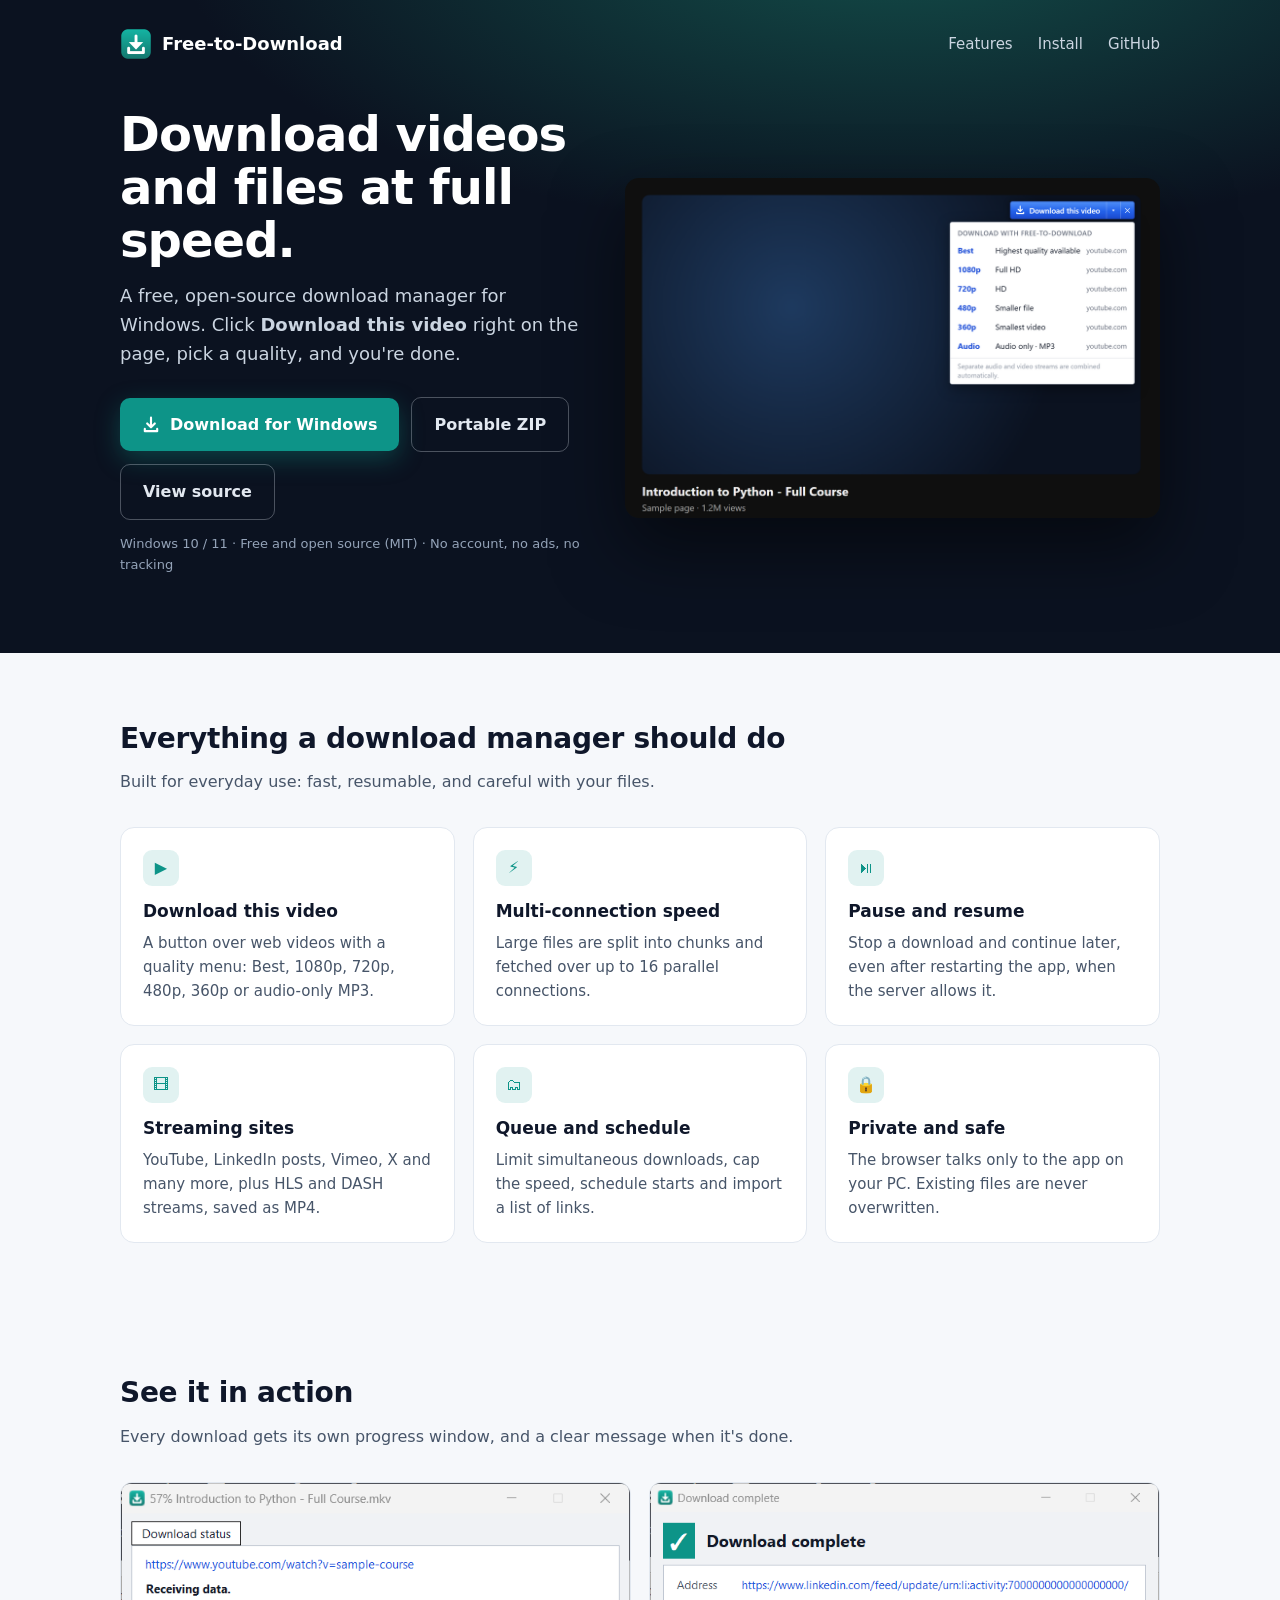
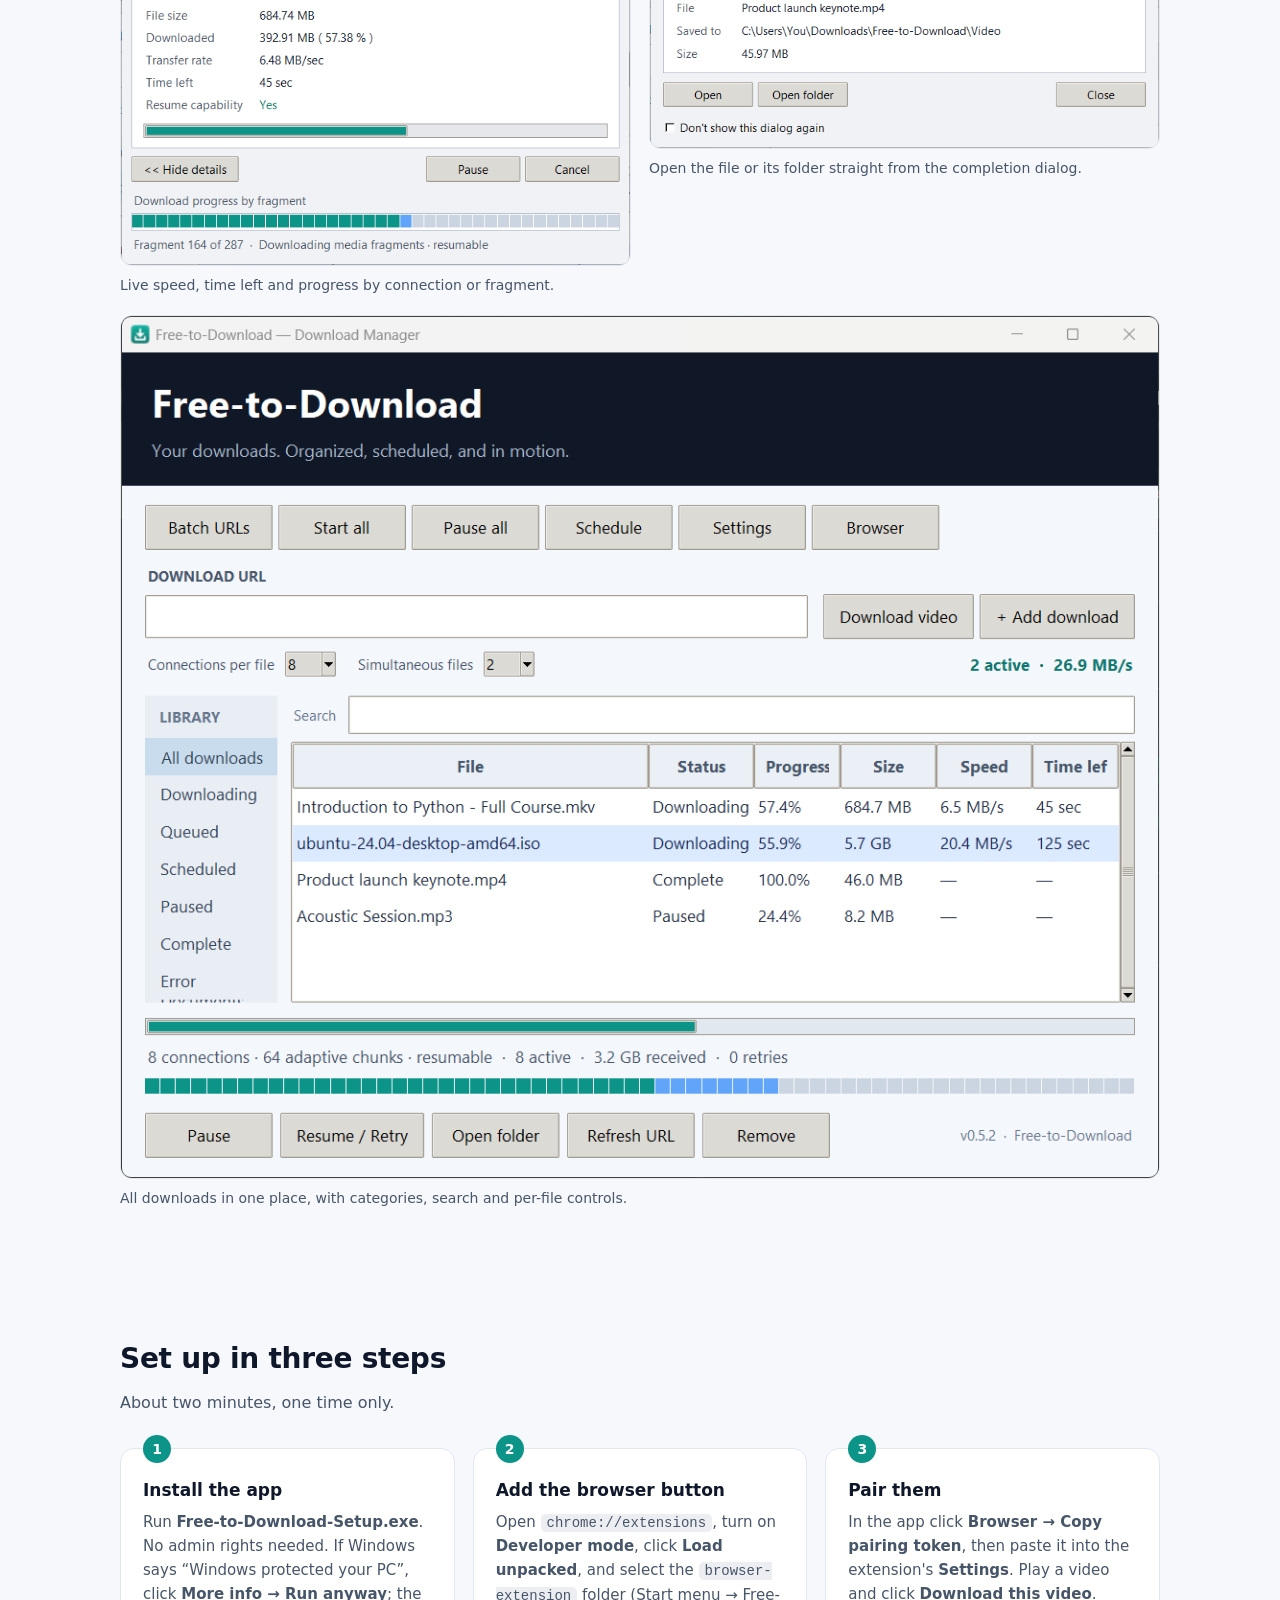
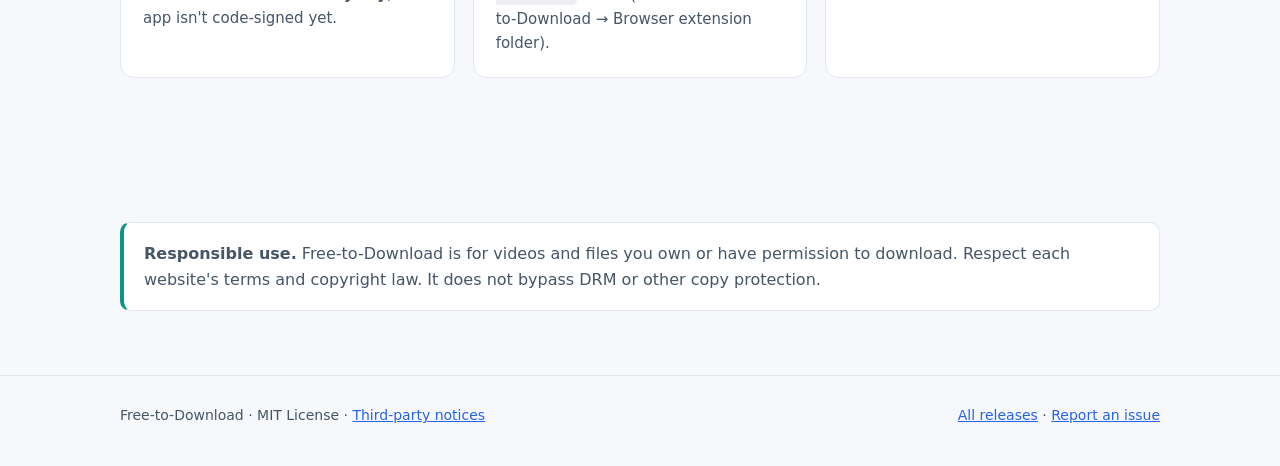
==== docs/index.html @ 7aaa557b "Free-to-Download 0.5.2: first public release Open-source Windows download manager with a browser "Do" ====
<!doctype html>
<html lang="en">
<head>
<meta charset="utf-8">
<meta name="viewport" content="width=device-width, initial-scale=1">
<title>Free-to-Download — free download manager for Windows</title>
<meta name="description" content="Free, open-source download manager for Windows with a Download this video button in your browser. Fast multi-connection downloads, resume, and video downloads in the quality you choose.">
<meta property="og:title" content="Free-to-Download">
<meta property="og:description" content="Free, open-source download manager for Windows with a Download this video button in your browser.">
<meta property="og:image" content="https://samihaider77.github.io/free-to-download/assets/video-menu.png">
<link rel="icon" href="assets/icon.png">
<style>
  :root {
    --bg: #f6f8fb; --surface: #ffffff; --text: #0f172a; --muted: #475569; --line: #e2e8f0;
    --accent: #0d9488; --accent-strong: #0f766e; --blue: #2563eb; --hero: #0b1220; --hero-text: #e2e8f0;
  }
  @media (prefers-color-scheme: dark) {
    :root { --bg: #0b1220; --surface: #111a2e; --text: #e5e7eb; --muted: #94a3b8; --line: #1f2a44; --hero: #060b16; }
  }
  * { box-sizing: border-box; }
  body { margin: 0; font: 16px/1.6 "Segoe UI", system-ui, -apple-system, sans-serif; color: var(--text); background: var(--bg); }
  a { color: var(--blue); }
  .wrap { max-width: 1080px; margin: 0 auto; padding: 0 20px; }
  header.hero { background: radial-gradient(1200px 500px at 70% -10%, #134e4a 0%, var(--hero) 60%); color: var(--hero-text); padding: 28px 0 64px; }
  nav { display: flex; align-items: center; justify-content: space-between; gap: 16px; }
  .brand { display: flex; align-items: center; gap: 10px; font-weight: 700; font-size: 18px; color: #fff; text-decoration: none; }
  .brand img { width: 32px; height: 32px; }
  nav .links a { color: #cbd5e1; text-decoration: none; margin-left: 20px; font-size: 15px; }
  nav .links a:hover { color: #fff; }
  .hero-grid { display: grid; grid-template-columns: 1fr 1.15fr; gap: 40px; align-items: center; margin-top: 48px; }
  h1 { font-size: clamp(32px, 5vw, 48px); line-height: 1.1; margin: 0 0 16px; color: #fff; letter-spacing: -0.02em; }
  .lead { font-size: 18px; color: #cbd5e1; margin: 0 0 28px; }
  .cta { display: flex; flex-wrap: wrap; gap: 12px; align-items: center; }
  .btn { display: inline-flex; align-items: center; gap: 10px; padding: 14px 22px; border-radius: 10px; font-weight: 600; text-decoration: none; }
  .btn-primary { background: var(--accent); color: #fff; box-shadow: 0 8px 24px rgba(13, 148, 136, .35); }
  .btn-primary:hover { background: var(--accent-strong); }
  .btn-ghost { color: #e2e8f0; border: 1px solid rgba(226, 232, 240, .3); }
  .btn-ghost:hover { border-color: #e2e8f0; }
  .fine { font-size: 13px; color: #94a3b8; margin-top: 14px; }
  .shot { width: 100%; border-radius: 14px; box-shadow: 0 30px 70px rgba(0, 0, 0, .5); display: block; }
  section { padding: 64px 0; }
  h2 { font-size: 28px; margin: 0 0 8px; letter-spacing: -0.01em; }
  .sub { color: var(--muted); margin: 0 0 32px; }
  .features { display: grid; grid-template-columns: repeat(3, 1fr); gap: 18px; }
  .card { background: var(--surface); border: 1px solid var(--line); border-radius: 14px; padding: 22px; }
  .card h3 { margin: 0 0 6px; font-size: 17px; }
  .card p { margin: 0; color: var(--muted); font-size: 15px; }
  .icon { width: 36px; height: 36px; border-radius: 9px; background: rgba(13, 148, 136, .12); color: var(--accent); display: grid; place-items: center; margin-bottom: 12px; }
  .gallery { display: grid; grid-template-columns: 1fr 1fr; gap: 18px; align-items: start; }
  .gallery figure { margin: 0; }
  .gallery img { width: 100%; border-radius: 12px; border: 1px solid var(--line); display: block; }
  .gallery figcaption { color: var(--muted); font-size: 14px; margin-top: 8px; }
  .wide { grid-column: 1 / -1; }
  .steps { counter-reset: step; display: grid; grid-template-columns: repeat(3, 1fr); gap: 18px; padding: 0; list-style: none; }
  .steps li { background: var(--surface); border: 1px solid var(--line); border-radius: 14px; padding: 22px; position: relative; }
  .steps li::before { counter-increment: step; content: counter(step); position: absolute; top: -14px; left: 22px; width: 28px; height: 28px; border-radius: 50%; background: var(--accent); color: #fff; display: grid; place-items: center; font-weight: 700; font-size: 14px; }
  .steps h3 { margin: 6px 0 6px; font-size: 17px; }
  .steps p { margin: 0; color: var(--muted); font-size: 15px; }
  code { background: rgba(148, 163, 184, .18); padding: 1px 6px; border-radius: 5px; font-size: 14px; }
  .note { background: var(--surface); border: 1px solid var(--line); border-left: 4px solid var(--accent); border-radius: 10px; padding: 18px 20px; color: var(--muted); }
  footer { border-top: 1px solid var(--line); padding: 28px 0 40px; color: var(--muted); font-size: 14px; }
  footer .wrap { display: flex; flex-wrap: wrap; justify-content: space-between; gap: 12px; }
  @media (max-width: 860px) {
    .hero-grid, .gallery, .steps { grid-template-columns: 1fr; }
    .features { grid-template-columns: 1fr 1fr; }
    nav .links { display: none; }
  }
  @media (max-width: 560px) { .features { grid-template-columns: 1fr; } }
</style>
</head>
<body>
<header class="hero">
  <div class="wrap">
    <nav>
      <a class="brand" href="#"><img src="assets/icon.png" alt="">Free-to-Download</a>
      <div class="links">
        <a href="#features">Features</a>
        <a href="#install">Install</a>
        <a href="https://github.com/samihaider77/free-to-download">GitHub</a>
      </div>
    </nav>
    <div class="hero-grid">
      <div>
        <h1>Download videos and files at full speed.</h1>
        <p class="lead">A free, open-source download manager for Windows. Click <b>Download this video</b> right on the page, pick a quality, and you're done.</p>
        <div class="cta">
          <a class="btn btn-primary" href="https://github.com/samihaider77/free-to-download/releases/latest/download/Free-to-Download-Setup.exe">
            <svg width="18" height="18" viewBox="0 0 16 16" aria-hidden="true"><path d="M8 1.5v8.2M4.6 6.6 8 10l3.4-3.4M2.5 11.5v2h11v-2" fill="none" stroke="currentColor" stroke-width="1.9" stroke-linecap="round" stroke-linejoin="round"/></svg>
            Download for Windows
          </a>
          <a class="btn btn-ghost" href="https://github.com/samihaider77/free-to-download/releases/latest/download/Free-to-Download-Portable.zip">Portable ZIP</a>
          <a class="btn btn-ghost" href="https://github.com/samihaider77/free-to-download">View source</a>
        </div>
        <p class="fine">Windows 10 / 11 · Free and open source (MIT) · No account, no ads, no tracking</p>
      </div>
      <img class="shot" src="assets/video-menu.png" alt="The Download this video button with its quality menu over a video">
    </div>
  </div>
</header>

<main>
  <section id="features">
    <div class="wrap">
      <h2>Everything a download manager should do</h2>
      <p class="sub">Built for everyday use: fast, resumable, and careful with your files.</p>
      <div class="features">
        <div class="card"><div class="icon">▶</div><h3>Download this video</h3><p>A button over web videos with a quality menu: Best, 1080p, 720p, 480p, 360p or audio-only MP3.</p></div>
        <div class="card"><div class="icon">⚡</div><h3>Multi-connection speed</h3><p>Large files are split into chunks and fetched over up to 16 parallel connections.</p></div>
        <div class="card"><div class="icon">⏯</div><h3>Pause and resume</h3><p>Stop a download and continue later, even after restarting the app, when the server allows it.</p></div>
        <div class="card"><div class="icon">🎞</div><h3>Streaming sites</h3><p>YouTube, LinkedIn posts, Vimeo, X and many more, plus HLS and DASH streams, saved as MP4.</p></div>
        <div class="card"><div class="icon">🗂</div><h3>Queue and schedule</h3><p>Limit simultaneous downloads, cap the speed, schedule starts and import a list of links.</p></div>
        <div class="card"><div class="icon">🔒</div><h3>Private and safe</h3><p>The browser talks only to the app on your PC. Existing files are never overwritten.</p></div>
      </div>
    </div>
  </section>

  <section>
    <div class="wrap">
      <h2>See it in action</h2>
      <p class="sub">Every download gets its own progress window, and a clear message when it's done.</p>
      <div class="gallery">
        <figure><img src="assets/progress-window.png" alt="Download progress window" loading="lazy"><figcaption>Live speed, time left and progress by connection or fragment.</figcaption></figure>
        <figure><img src="assets/complete-dialog.png" alt="Download complete dialog" loading="lazy"><figcaption>Open the file or its folder straight from the completion dialog.</figcaption></figure>
        <figure class="wide"><img src="assets/main-window.png" alt="Free-to-Download main window" loading="lazy"><figcaption>All downloads in one place, with categories, search and per-file controls.</figcaption></figure>
      </div>
    </div>
  </section>

  <section id="install">
    <div class="wrap">
      <h2>Set up in three steps</h2>
      <p class="sub">About two minutes, one time only.</p>
      <ol class="steps">
        <li><h3>Install the app</h3><p>Run <b>Free-to-Download-Setup.exe</b>. No admin rights needed. If Windows says “Windows protected your PC”, click <b>More info → Run anyway</b>; the app isn't code-signed yet.</p></li>
        <li><h3>Add the browser button</h3><p>Open <code>chrome://extensions</code>, turn on <b>Developer mode</b>, click <b>Load unpacked</b>, and select the <code>browser-extension</code> folder (Start menu → Free-to-Download → Browser extension folder).</p></li>
        <li><h3>Pair them</h3><p>In the app click <b>Browser → Copy pairing token</b>, then paste it into the extension's <b>Settings</b>. Play a video and click <b>Download this video</b>.</p></li>
      </ol>
    </div>
  </section>

  <section>
    <div class="wrap">
      <div class="note">
        <b>Responsible use.</b> Free-to-Download is for videos and files you own or have permission to download. Respect each website's terms and copyright law. It does not bypass DRM or other copy protection.
      </div>
    </div>
  </section>
</main>

<footer>
  <div class="wrap">
    <span>Free-to-Download · MIT License · <a href="https://github.com/samihaider77/free-to-download/blob/main/THIRD-PARTY-NOTICES.md">Third-party notices</a></span>
    <span><a href="https://github.com/samihaider77/free-to-download/releases">All releases</a> · <a href="https://github.com/samihaider77/free-to-download/issues">Report an issue</a></span>
  </div>
</footer>
</body>
</html>
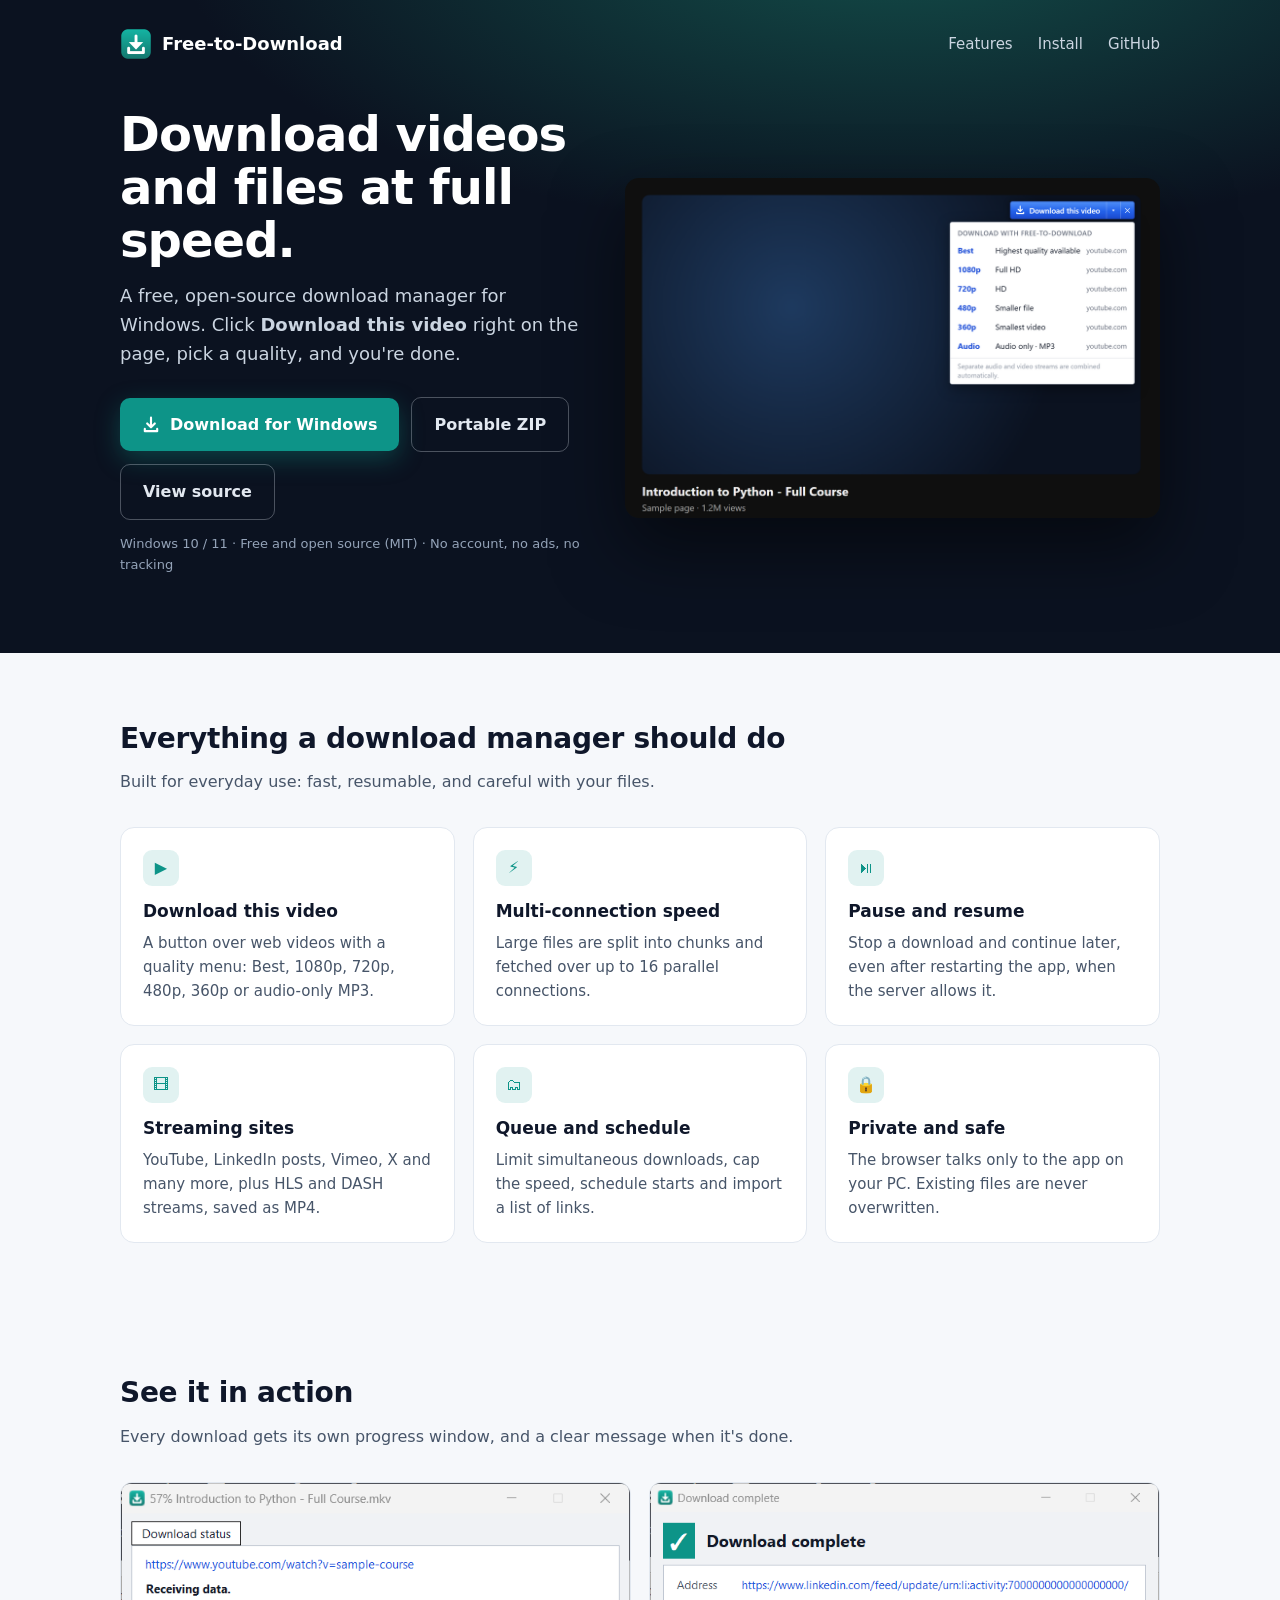
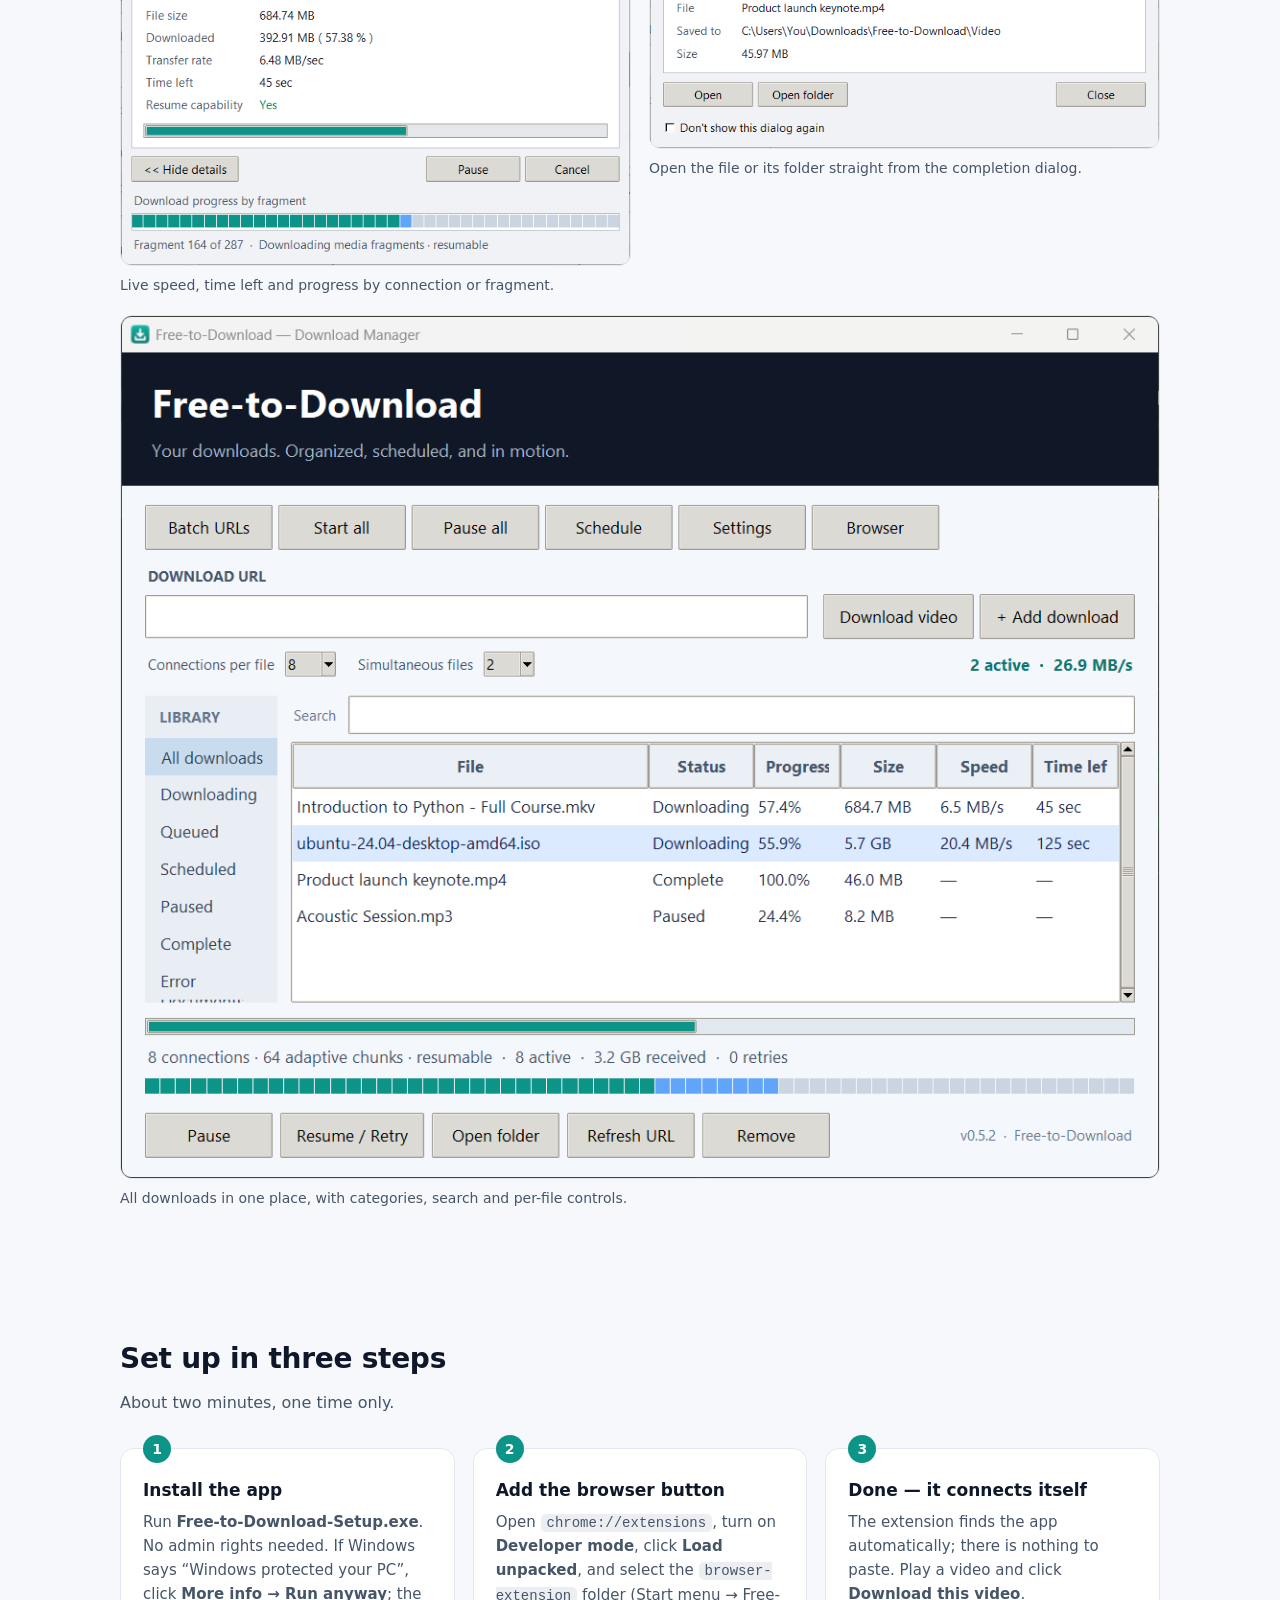
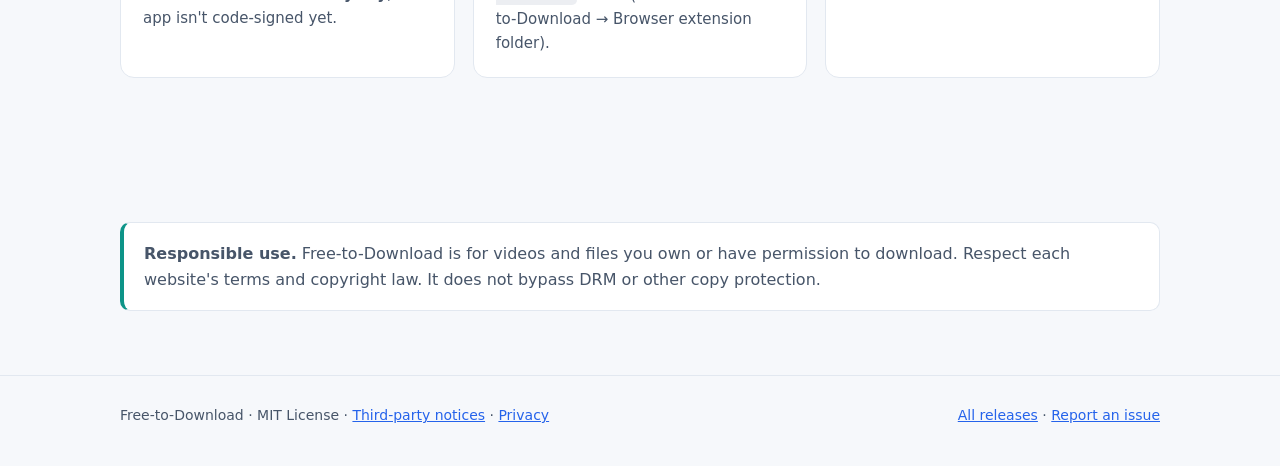
==== commit 48afc239: "0.6.0: connect the browser extension automatically, no pairing token The extension now has a fixed I" ====
--- a/docs/index.html
+++ b/docs/index.html
@@ -133,7 +133,7 @@
       <ol class="steps">
         <li><h3>Install the app</h3><p>Run <b>Free-to-Download-Setup.exe</b>. No admin rights needed. If Windows says “Windows protected your PC”, click <b>More info → Run anyway</b>; the app isn't code-signed yet.</p></li>
         <li><h3>Add the browser button</h3><p>Open <code>chrome://extensions</code>, turn on <b>Developer mode</b>, click <b>Load unpacked</b>, and select the <code>browser-extension</code> folder (Start menu → Free-to-Download → Browser extension folder).</p></li>
-        <li><h3>Pair them</h3><p>In the app click <b>Browser → Copy pairing token</b>, then paste it into the extension's <b>Settings</b>. Play a video and click <b>Download this video</b>.</p></li>
+        <li><h3>Done — it connects itself</h3><p>The extension finds the app automatically; there is nothing to paste. Play a video and click <b>Download this video</b>.</p></li>
       </ol>
     </div>
   </section>
@@ -149,7 +149,7 @@
 
 <footer>
   <div class="wrap">
-    <span>Free-to-Download · MIT License · <a href="https://github.com/samihaider77/free-to-download/blob/main/THIRD-PARTY-NOTICES.md">Third-party notices</a></span>
+    <span>Free-to-Download · MIT License · <a href="https://github.com/samihaider77/free-to-download/blob/main/THIRD-PARTY-NOTICES.md">Third-party notices</a> · <a href="privacy.html">Privacy</a></span>
     <span><a href="https://github.com/samihaider77/free-to-download/releases">All releases</a> · <a href="https://github.com/samihaider77/free-to-download/issues">Report an issue</a></span>
   </div>
 </footer>
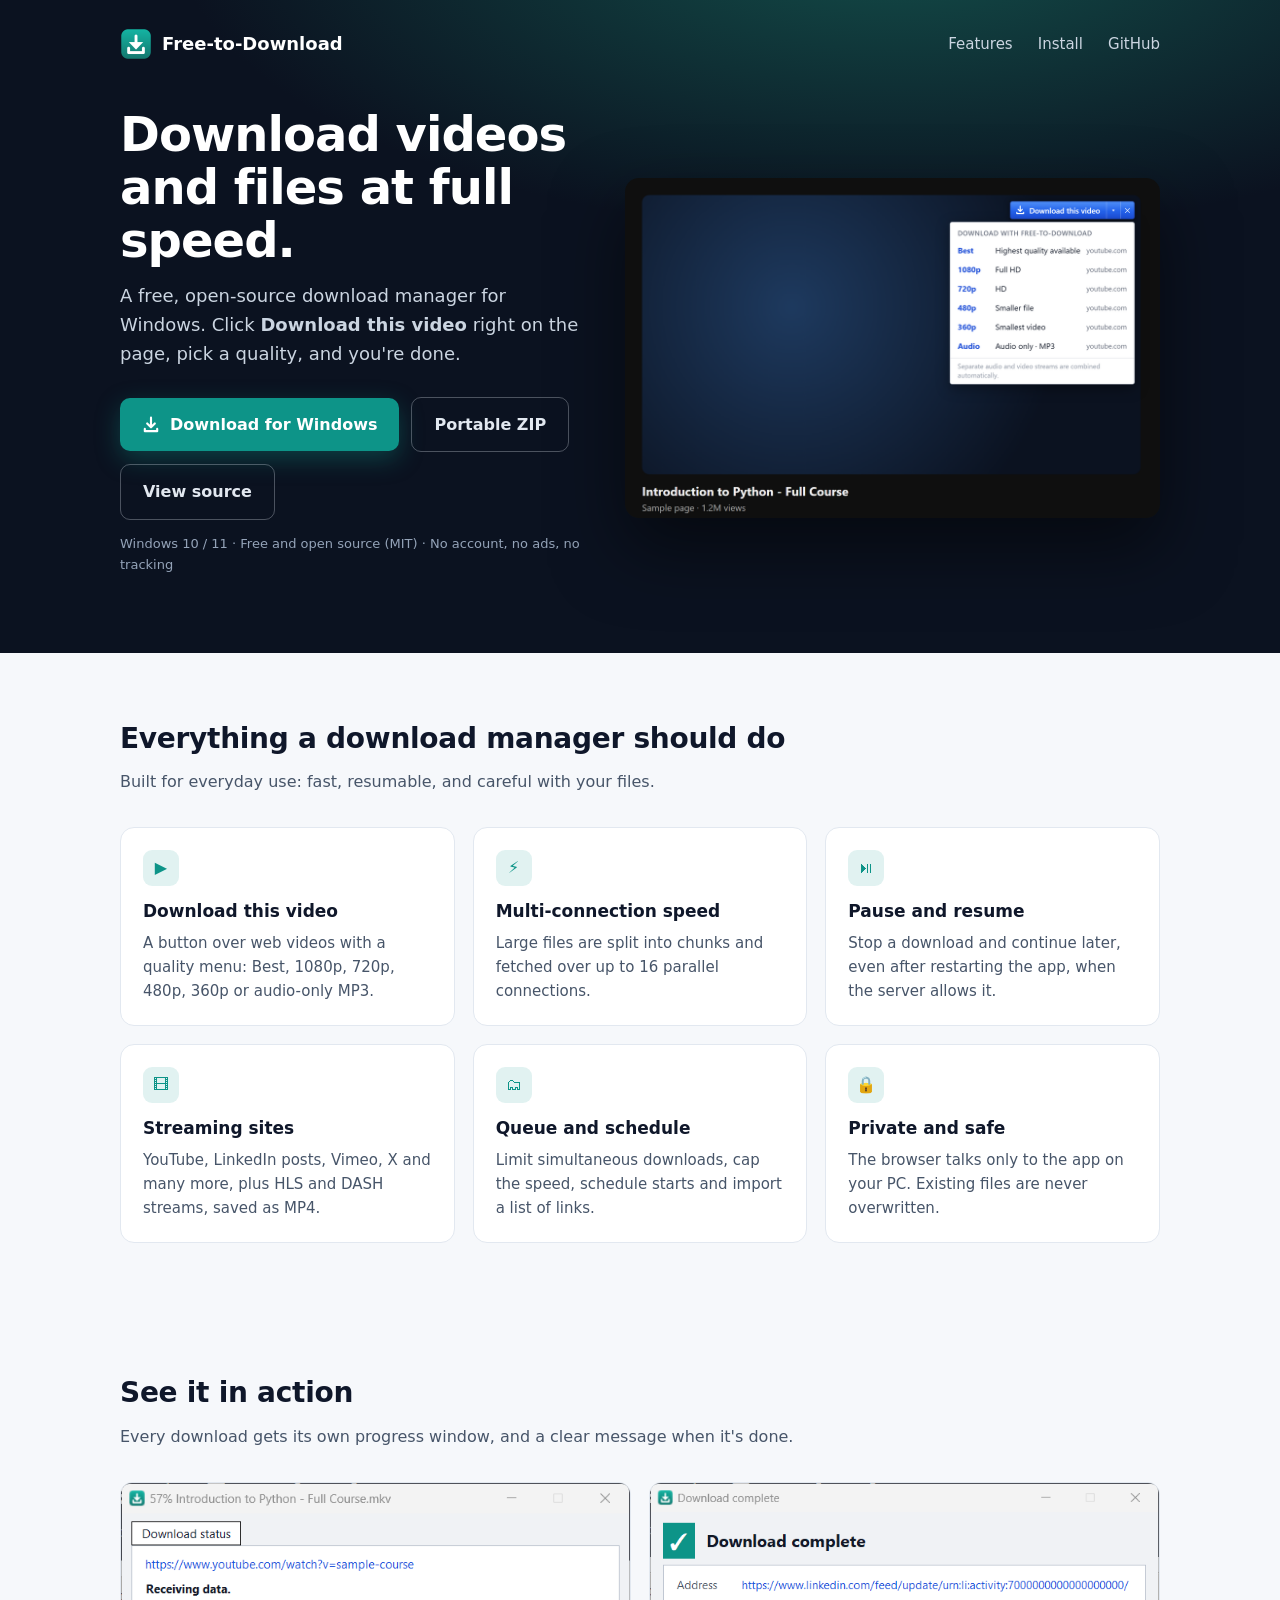
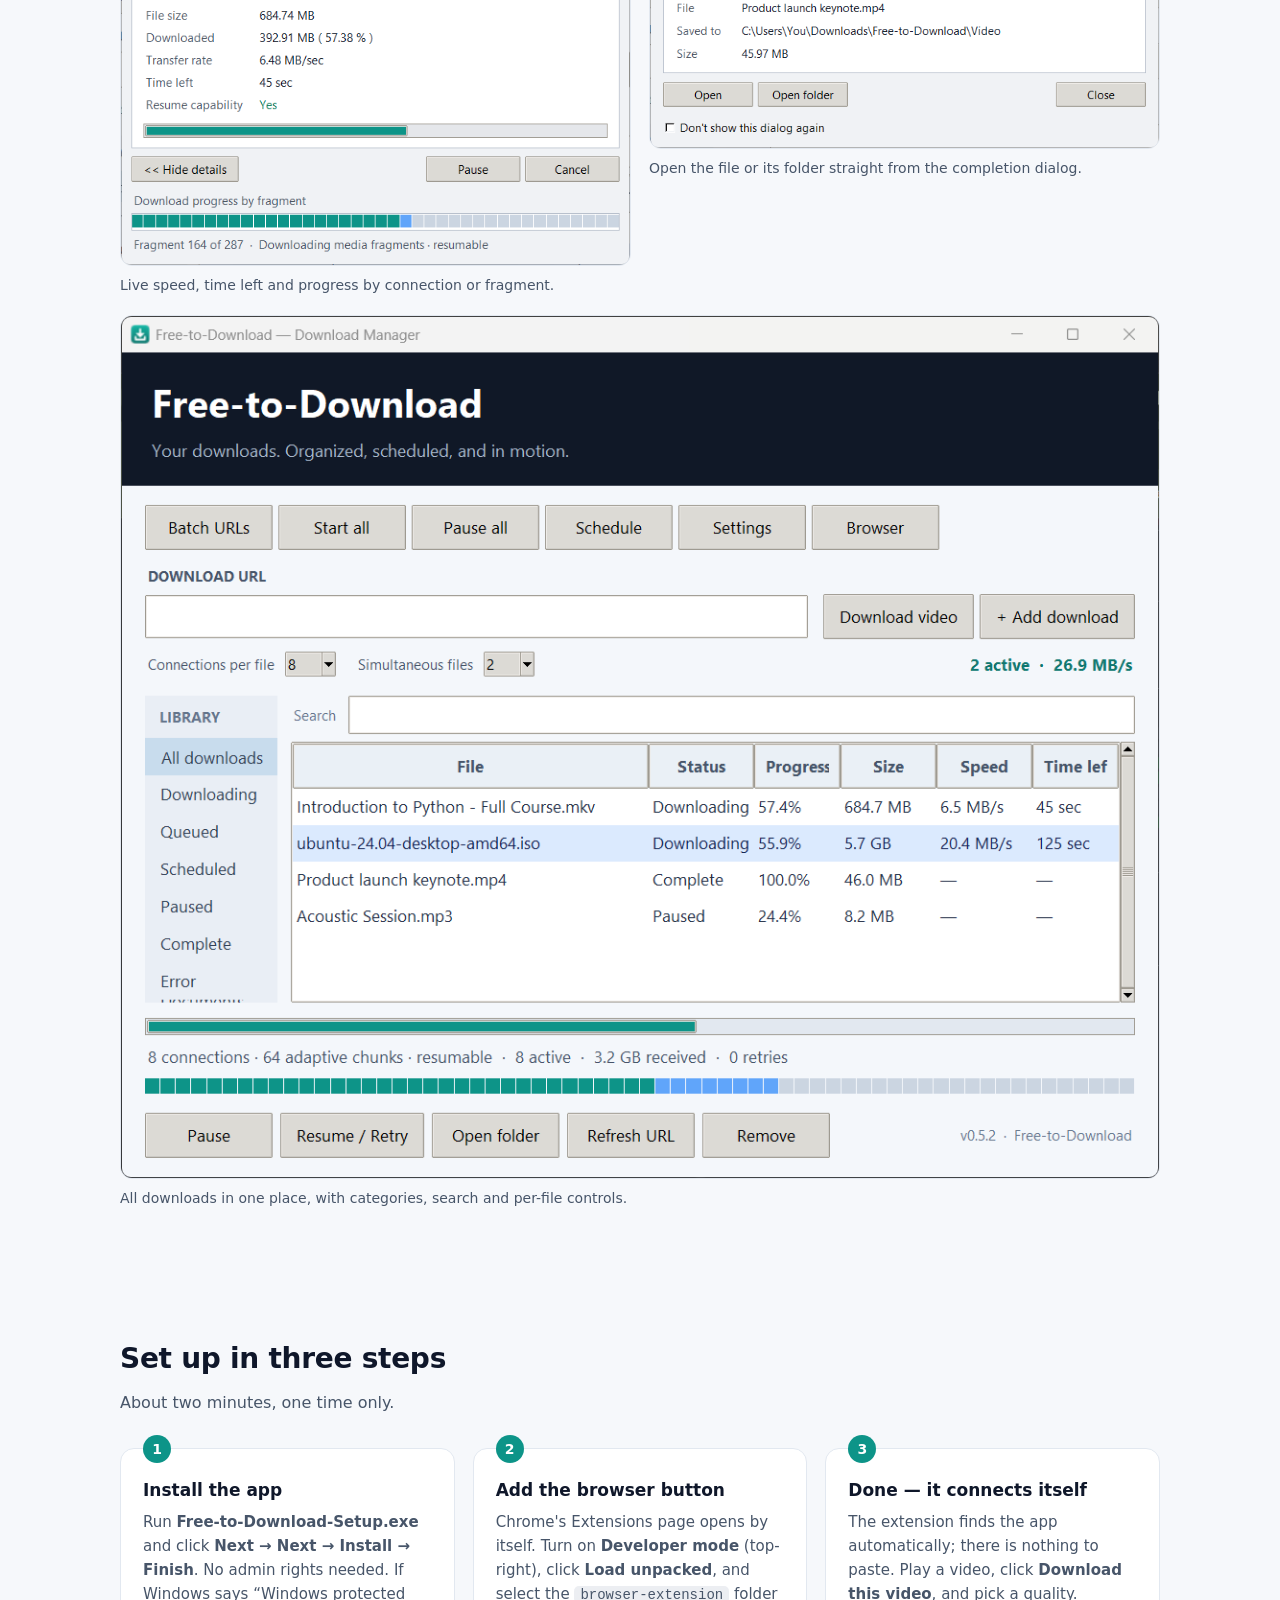
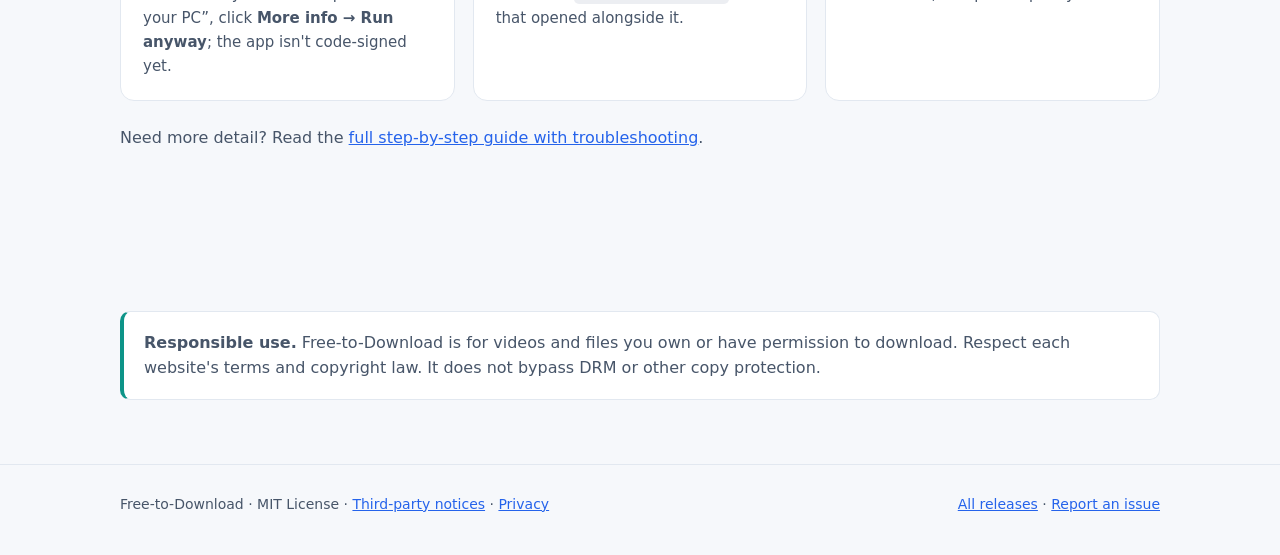
==== commit 8b8237e8: "Docs: full step-by-step install guide README Install section now walks through every screen: downloa" ====
--- a/docs/index.html
+++ b/docs/index.html
@@ -131,10 +131,11 @@
       <h2>Set up in three steps</h2>
       <p class="sub">About two minutes, one time only.</p>
       <ol class="steps">
-        <li><h3>Install the app</h3><p>Run <b>Free-to-Download-Setup.exe</b>. No admin rights needed. If Windows says “Windows protected your PC”, click <b>More info → Run anyway</b>; the app isn't code-signed yet.</p></li>
-        <li><h3>Add the browser button</h3><p>Open <code>chrome://extensions</code>, turn on <b>Developer mode</b>, click <b>Load unpacked</b>, and select the <code>browser-extension</code> folder (Start menu → Free-to-Download → Browser extension folder).</p></li>
-        <li><h3>Done — it connects itself</h3><p>The extension finds the app automatically; there is nothing to paste. Play a video and click <b>Download this video</b>.</p></li>
+        <li><h3>Install the app</h3><p>Run <b>Free-to-Download-Setup.exe</b> and click <b>Next → Next → Install → Finish</b>. No admin rights needed. If Windows says “Windows protected your PC”, click <b>More info → Run anyway</b>; the app isn't code-signed yet.</p></li>
+        <li><h3>Add the browser button</h3><p>Chrome's Extensions page opens by itself. Turn on <b>Developer mode</b> (top-right), click <b>Load unpacked</b>, and select the <code>browser-extension</code> folder that opened alongside it.</p></li>
+        <li><h3>Done — it connects itself</h3><p>The extension finds the app automatically; there is nothing to paste. Play a video, click <b>Download this video</b>, and pick a quality.</p></li>
       </ol>
+      <p class="sub" style="margin-top:24px">Need more detail? Read the <a href="https://github.com/samihaider77/free-to-download#install">full step-by-step guide with troubleshooting</a>.</p>
     </div>
   </section>
 
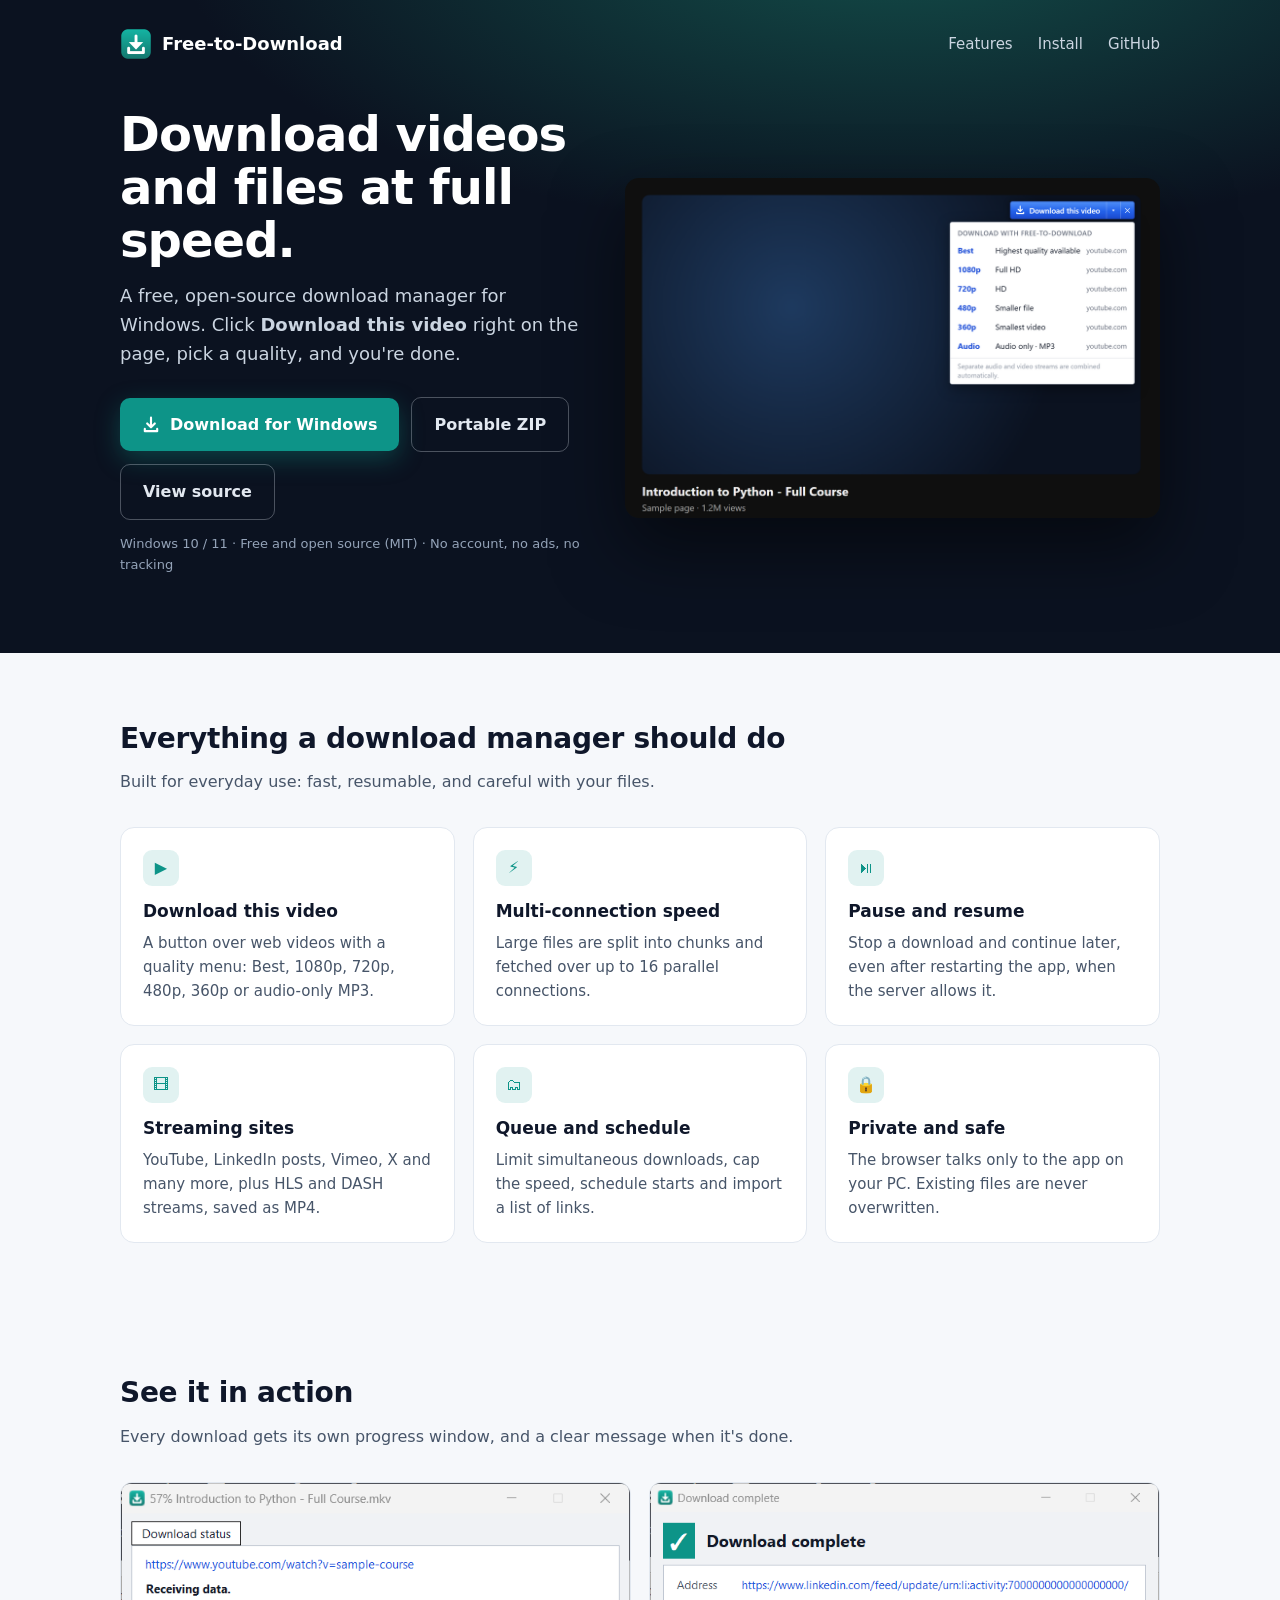
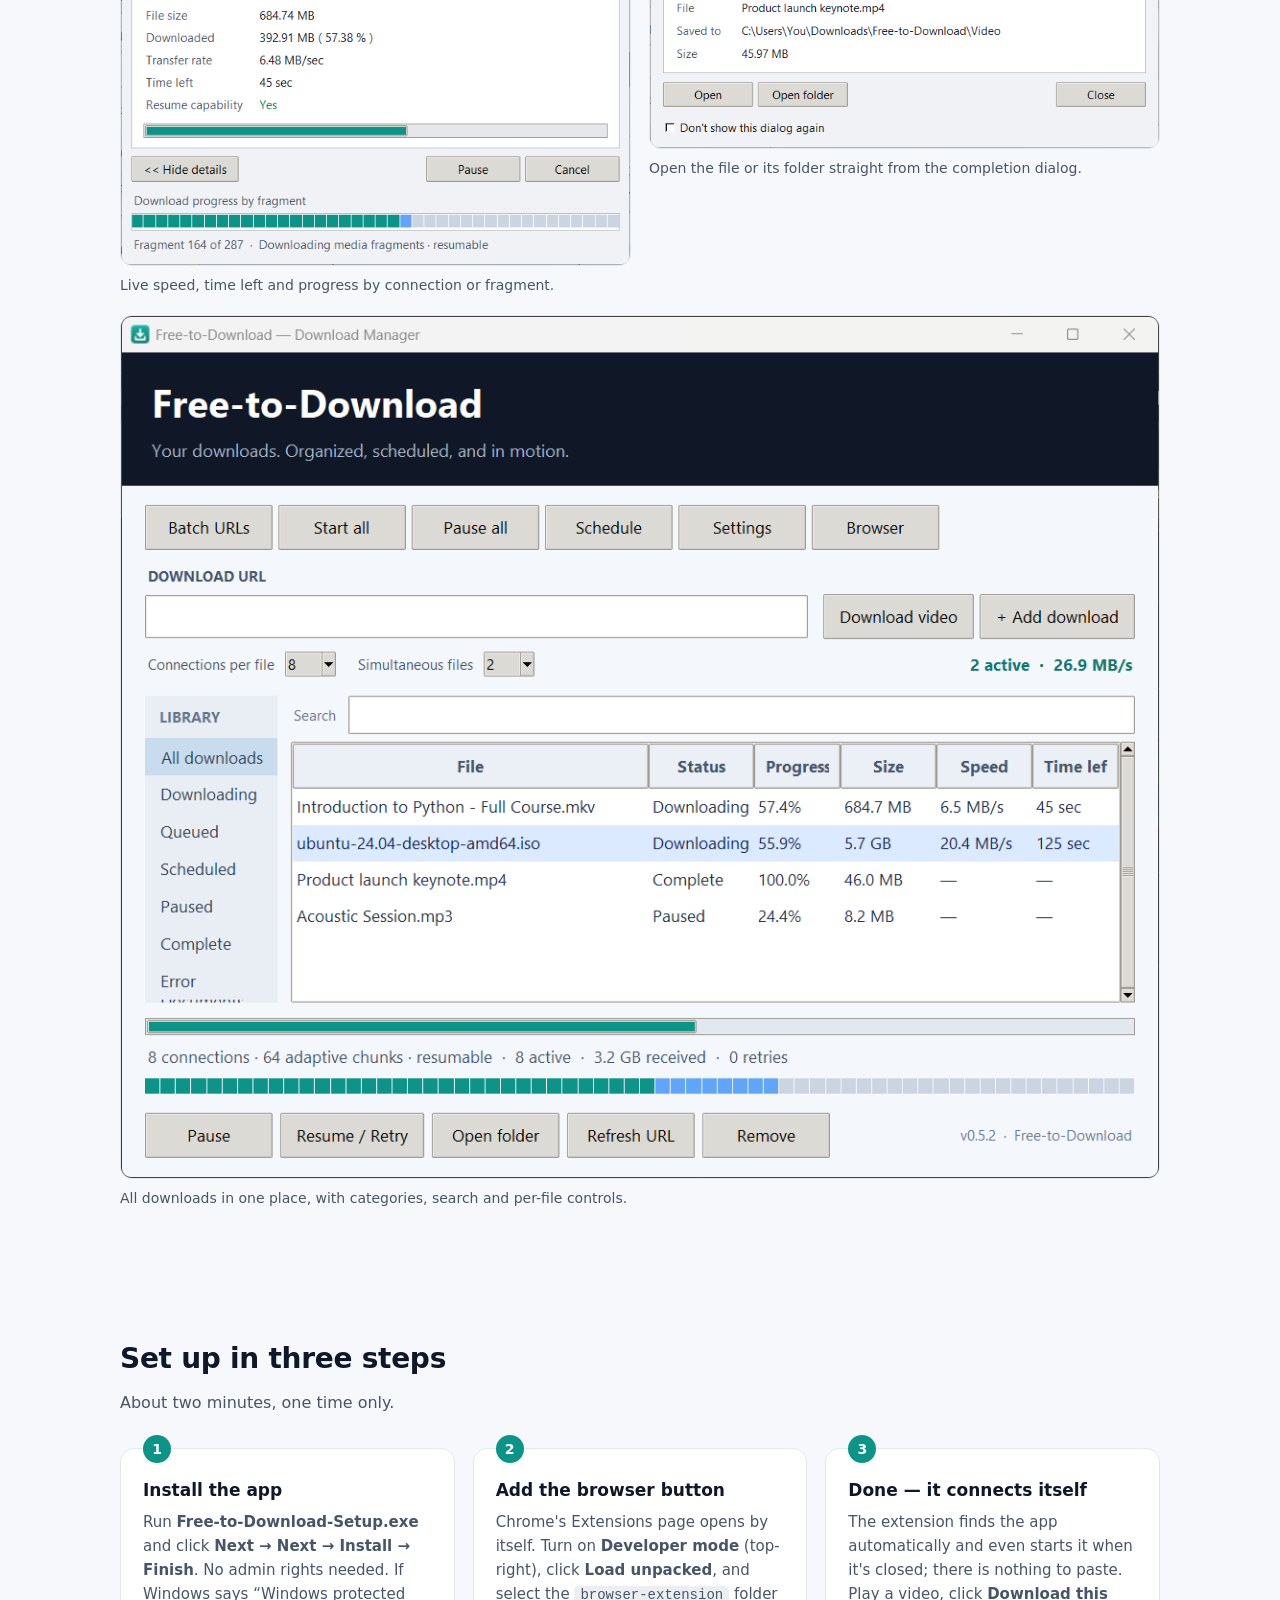
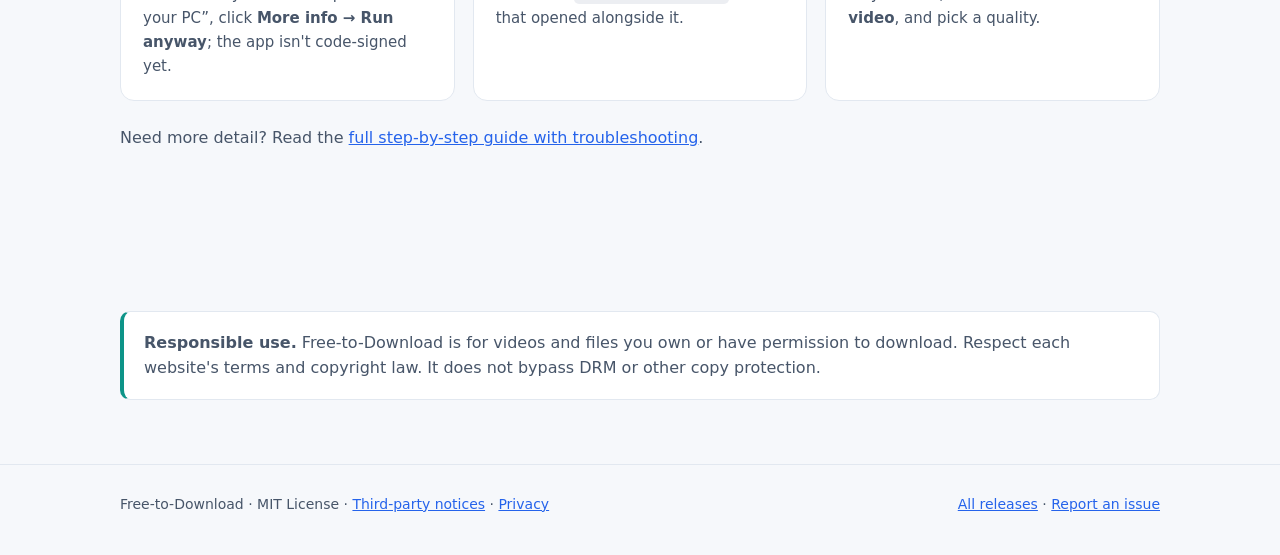
==== commit ae5c8589: "0.6.1: the browser starts the app when it is closed Clicking a download while Free-to-Download is cl" ====
--- a/docs/index.html
+++ b/docs/index.html
@@ -133,7 +133,7 @@
       <ol class="steps">
         <li><h3>Install the app</h3><p>Run <b>Free-to-Download-Setup.exe</b> and click <b>Next → Next → Install → Finish</b>. No admin rights needed. If Windows says “Windows protected your PC”, click <b>More info → Run anyway</b>; the app isn't code-signed yet.</p></li>
         <li><h3>Add the browser button</h3><p>Chrome's Extensions page opens by itself. Turn on <b>Developer mode</b> (top-right), click <b>Load unpacked</b>, and select the <code>browser-extension</code> folder that opened alongside it.</p></li>
-        <li><h3>Done — it connects itself</h3><p>The extension finds the app automatically; there is nothing to paste. Play a video, click <b>Download this video</b>, and pick a quality.</p></li>
+        <li><h3>Done — it connects itself</h3><p>The extension finds the app automatically and even starts it when it's closed; there is nothing to paste. Play a video, click <b>Download this video</b>, and pick a quality.</p></li>
       </ol>
       <p class="sub" style="margin-top:24px">Need more detail? Read the <a href="https://github.com/samihaider77/free-to-download#install">full step-by-step guide with troubleshooting</a>.</p>
     </div>
